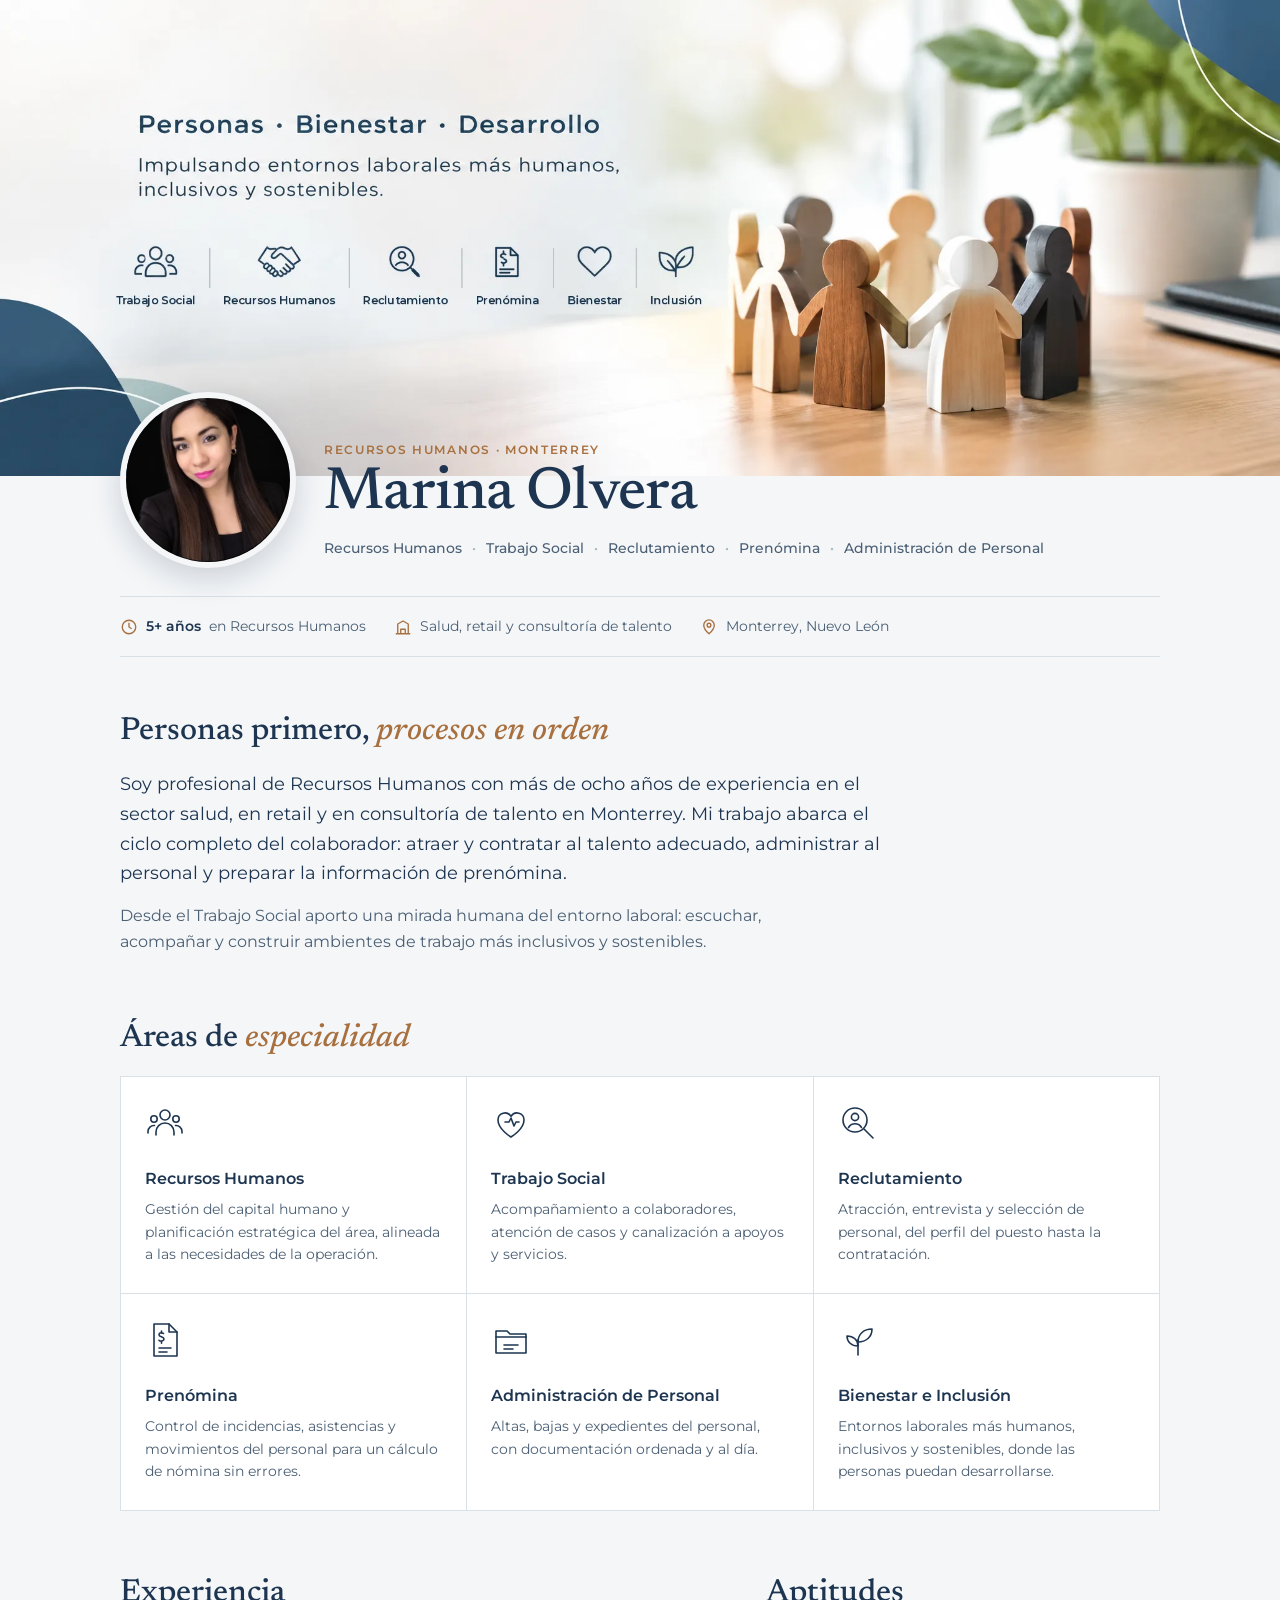
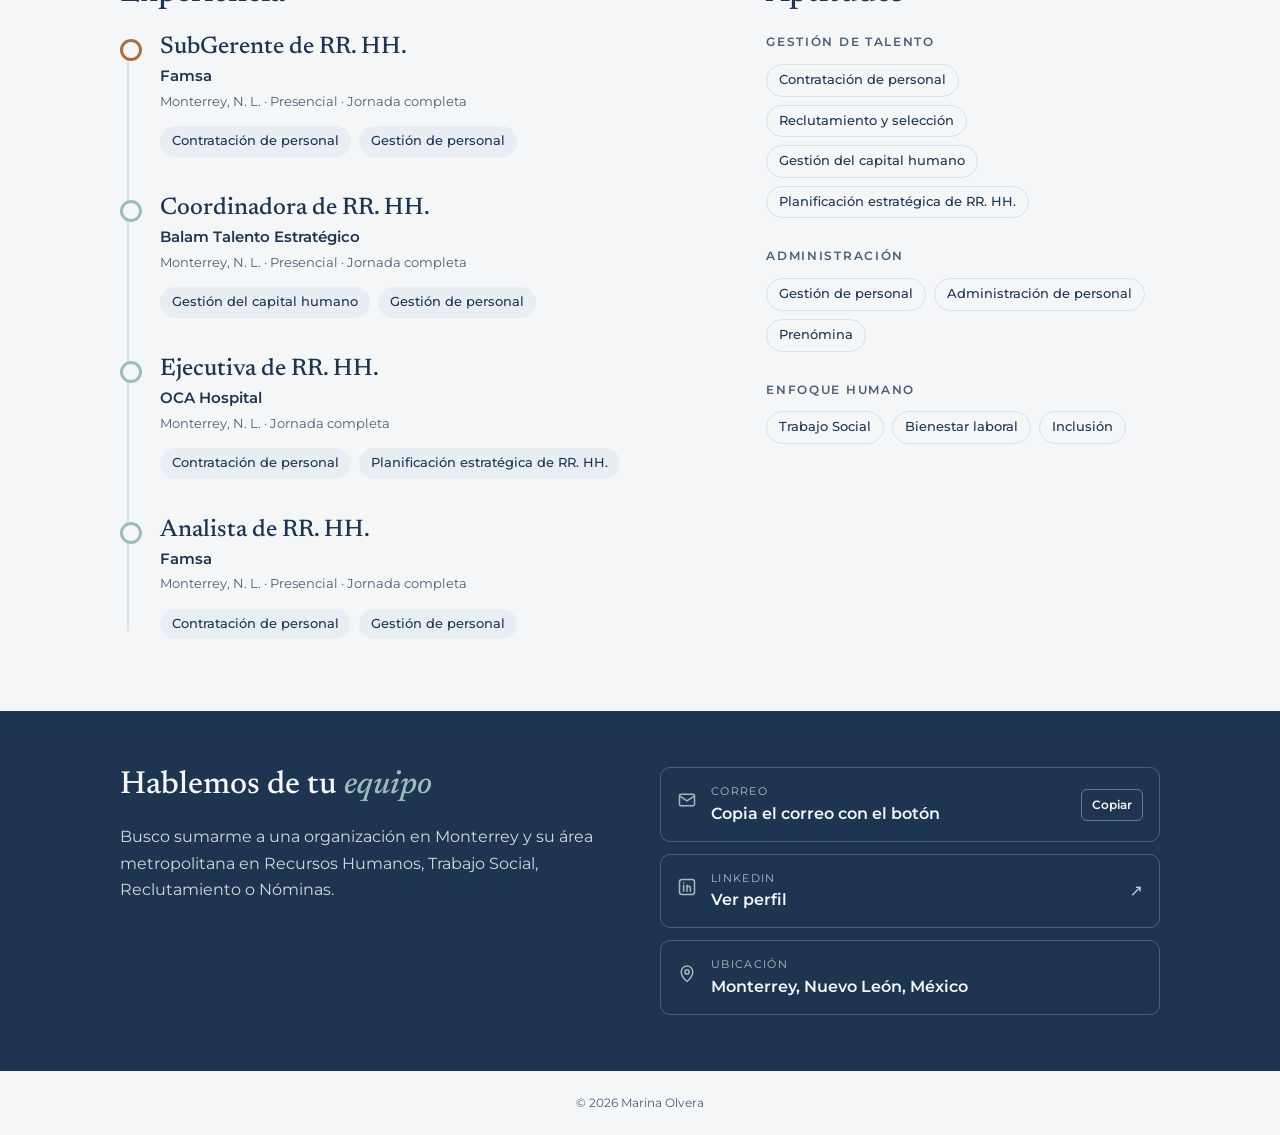
==== index.html @ 1790a76e "feat: add initial website structure for Marina Olvera's HR portfolio - Created index.html with struc" ====
<!doctype html>
<html lang="es-MX">
<head>
  <meta charset="utf-8">
  <meta name="viewport" content="width=device-width, initial-scale=1, viewport-fit=cover">
  <title>Marina Olvera · Recursos Humanos en Monterrey</title>
  <meta name="description" content="Marina Olvera, profesional de Recursos Humanos en Monterrey con más de 8 años de experiencia en reclutamiento y selección, prenómina, administración de personal y Trabajo Social.">
  <meta name="author" content="Marina Olvera">
  <meta name="theme-color" content="#1d3550">
  <!-- SITE_URL: si la dirección del sitio no es https://marinaolvera.github.io/ cámbiala aquí, en sitemap.xml y en robots.txt -->
  <link rel="canonical" href="https://marinaolvera.github.io/">

  <!-- Vista previa al compartir el enlace (WhatsApp, LinkedIn, Facebook, X) -->
  <meta property="og:type" content="profile">
  <meta property="og:locale" content="es_MX">
  <meta property="og:site_name" content="Marina Olvera">
  <meta property="og:title" content="Marina Olvera · Recursos Humanos">
  <meta property="og:description" content="Reclutamiento y Selección · Prenómina · Administración de Personal · Trabajo Social. Monterrey, N. L.">
  <meta property="og:url" content="https://marinaolvera.github.io/">
  <meta property="og:image" content="https://marinaolvera.github.io/img/og-image.jpg">
  <meta property="og:image:width" content="1200">
  <meta property="og:image:height" content="630">
  <meta property="og:image:alt" content="Marina Olvera, Recursos Humanos en Monterrey">
  <meta property="profile:first_name" content="Marina">
  <meta property="profile:last_name" content="Olvera">
  <meta name="twitter:card" content="summary_large_image">

  <link rel="icon" type="image/png" sizes="32x32" href="img/favicon-32.png">
  <link rel="apple-touch-icon" href="img/apple-touch-icon.png">
  <link rel="preload" href="fonts/montserrat-latin-500-normal.woff2" as="font" type="font/woff2" crossorigin>
  <link rel="preload" href="fonts/newsreader-latin-500-normal.woff2" as="font" type="font/woff2" crossorigin>
  <link rel="stylesheet" href="css/styles.css">

  <!-- Datos estructurados para Google -->
  <script type="application/ld+json">
  {
    "@context": "https://schema.org",
    "@type": "Person",
    "name": "Marina Olvera",
    "jobTitle": "Especialista en Recursos Humanos",
    "url": "https://marinaolvera.github.io/",
    "image": "https://marinaolvera.github.io/img/foto.jpg",
    "sameAs": ["https://www.linkedin.com/in/marinaolvera/"],
    "address": { "@type": "PostalAddress", "addressLocality": "Monterrey", "addressRegion": "Nuevo León", "addressCountry": "MX" },
    "knowsAbout": ["Recursos Humanos", "Reclutamiento y selección", "Prenómina", "Administración de personal", "Trabajo Social", "Gestión del capital humano"]
  }
  </script>
</head>
<body>
<header>
  <div class="cover">
    <picture>
      <source type="image/webp" srcset="img/banner-720.webp 720w, img/banner-1200.webp 1200w, img/banner-2056.webp 2056w" sizes="(min-width: 1280px) 1280px, 100vw">
      <img src="img/banner-1200.jpg" srcset="img/banner-720.jpg 720w, img/banner-1200.jpg 1200w, img/banner-2056.jpg 2056w" sizes="(min-width: 1280px) 1280px, 100vw" width="2056" height="765" fetchpriority="high" alt="Personas, Bienestar y Desarrollo: Trabajo Social, Recursos Humanos, Reclutamiento, Prenómina, Bienestar e Inclusión">
    </picture>
  </div>
  <div class="wrap">
    <div class="hero">
      <picture>
        <source type="image/webp" srcset="img/foto.webp">
        <img class="portrait" src="img/foto.jpg" width="360" height="360" alt="Retrato de Marina Olvera">
      </picture>
      <div class="hero-text">
        <p class="eyebrow">Recursos Humanos · Monterrey</p>
        <h1>Marina Olvera</h1>
        <ul class="headline">
          <li>Recursos Humanos</li><li>Trabajo Social</li><li>Reclutamiento</li><li>Prenómina</li><li>Administración de Personal</li>
        </ul>
      </div>
    </div>
    <div class="facts">
      <span><svg viewBox="0 0 24 24" fill="none" stroke-width="1.8" stroke-linecap="round"><circle cx="12" cy="12" r="9"/><path d="M12 7v5l3 2"/></svg><strong>5+ años</strong> en Recursos Humanos</span>
      <span><svg viewBox="0 0 24 24" fill="none" stroke-width="1.8" stroke-linecap="round" stroke-linejoin="round"><path d="M3 21h18M5 21V8l7-4 7 4v13M9 21v-6h6v6"/></svg>Salud, retail y consultoría de talento</span>
      <span><svg viewBox="0 0 24 24" fill="none" stroke-width="1.8" stroke-linecap="round" stroke-linejoin="round"><path d="M12 21s-7-6.2-7-11.5A7 7 0 0 1 19 9.5C19 14.8 12 21 12 21z"/><circle cx="12" cy="9.5" r="2.5"/></svg>Monterrey, Nuevo León</span>
    </div>
  </div>
</header>

<main class="wrap">
  <section id="perfil">
    <h2>Personas primero, <em>procesos en orden</em></h2>
    <p class="lede">Soy profesional de Recursos Humanos con más de ocho años de experiencia en el sector salud, en retail y en consultoría de talento en Monterrey. Mi trabajo abarca el ciclo completo del colaborador: atraer y contratar al talento adecuado, administrar al personal y preparar la información de prenómina.</p>
    <p class="lede">Desde el Trabajo Social aporto una mirada humana del entorno laboral: escuchar, acompañar y construir ambientes de trabajo más inclusivos y sostenibles.</p>
  </section>

  <section id="areas">
    <h2>Áreas de <em>especialidad</em></h2>
    <div class="areas">
      <article class="area">
        <svg viewBox="0 0 40 40"><circle cx="20" cy="12" r="5"/><path d="M11 32v-3a9 9 0 0 1 18 0v3"/><circle cx="9" cy="16" r="3.2"/><path d="M3 30v-1.5a6 6 0 0 1 6.5-6"/><circle cx="31" cy="16" r="3.2"/><path d="M37 30v-1.5a6 6 0 0 0-6.5-6"/></svg>
        <h3>Recursos Humanos</h3>
        <p>Gestión del capital humano y planificación estratégica del área, alineada a las necesidades de la operación.</p>
      </article>
      <article class="area">
        <svg viewBox="0 0 40 40"><path d="M20 34s-13-7.6-13-17a7 7 0 0 1 13-3.6A7 7 0 0 1 33 17c0 9.4-13 17-13 17z"/><path d="M14 19h4l2-4 3 8 2-4h3"/></svg>
        <h3>Trabajo Social</h3>
        <p>Acompañamiento a colaboradores, atención de casos y canalización a apoyos y servicios.</p>
      </article>
      <article class="area">
        <svg viewBox="0 0 40 40"><circle cx="17" cy="17" r="12"/><circle cx="17" cy="14" r="3.6"/><path d="M10.5 24.5a7.5 7.5 0 0 1 13 0"/><path d="M26 26l9 9"/></svg>
        <h3>Reclutamiento</h3>
        <p>Atracción, entrevista y selección de personal, del perfil del puesto hasta la contratación.</p>
      </article>
      <article class="area">
        <svg viewBox="0 0 40 40"><path d="M9 4h15l8 8v24H9z"/><path d="M24 4v8h8"/><path d="M18.5 13.5c-1-1-4.5-1.2-4.5 1.2 0 2.6 5 1.6 5 4.4 0 2.4-3.6 2.3-5 1.2M16.5 11v2.2M16.5 21v2.3"/><path d="M14 28h12M14 32h8"/></svg>
        <h3>Prenómina</h3>
        <p>Control de incidencias, asistencias y movimientos del personal para un cálculo de nómina sin errores.</p>
      </article>
      <article class="area">
        <svg viewBox="0 0 40 40"><path d="M5 11h11l3 3h16v19H5z"/><path d="M5 17h30"/><path d="M13 25h14M13 29h9"/></svg>
        <h3>Administración de Personal</h3>
        <p>Altas, bajas y expedientes del personal, con documentación ordenada y al día.</p>
      </article>
      <article class="area">
        <svg viewBox="0 0 40 40"><path d="M20 35V20"/><path d="M20 22c0-8 6-13 14-13 0 8-6 13-14 13z"/><path d="M20 26c0-6-4.5-10-11-10 0 6 4.5 10 11 10z"/></svg>
        <h3>Bienestar e Inclusión</h3>
        <p>Entornos laborales más humanos, inclusivos y sostenibles, donde las personas puedan desarrollarse.</p>
      </article>
    </div>
  </section>

  <section id="experiencia">
    <div class="two-col">
      <div>
        <h2>Experiencia</h2>
        <ol class="timeline">
          <li class="job">
            <div class="job-head"><h3>SubGerente de RR. HH.</h3><span class="when">oct 2016 – sep 2019</span></div>
            <p class="org">Famsa</p>
            <p class="meta">Monterrey, N. L. · Presencial · Jornada completa </p>
            <!-- DESCRIPCIÓN DEL PUESTO
                 1) Escribe un resumen de 1 o 2 líneas dentro de <p class="job-desc"></p>.
                 2) Agrega responsabilidades o logros como <li>…</li> dentro de <ul class="job-tasks"></ul>.
                 Ejemplo:
                 <p class="job-desc">Responsable del reclutamiento y la administración del personal de la clínica.</p>
                 <ul class="job-tasks">
                   <li>Cubrí en promedio 15 vacantes al mes en áreas médicas y administrativas.</li>
                   <li>Control de incidencias y prenómina quincenal para 250 colaboradores.</li>
                 </ul>
                 Mientras estén vacíos no se muestran en la página. -->
            <p class="job-desc"></p>
            <ul class="job-tasks"></ul>
            <ul class="chips"><li>Contratación de personal</li><li>Gestión de personal</li></ul>
          </li>
          <li class="job">
            <div class="job-head"><h3>Coordinadora de RR. HH.</h3><span class="when">mar 2021 – dic 2021</span></div>
            <p class="org">Balam Talento Estratégico</p>
            <p class="meta">Monterrey, N. L. · Presencial · Jornada completa </p>
            <!-- DESCRIPCIÓN DEL PUESTO
                 1) Escribe un resumen de 1 o 2 líneas dentro de <p class="job-desc"></p>.
                 2) Agrega responsabilidades o logros como <li>…</li> dentro de <ul class="job-tasks"></ul>.
                 Ejemplo:
                 <p class="job-desc">Responsable del reclutamiento y la administración del personal de la clínica.</p>
                 <ul class="job-tasks">
                   <li>Cubrí en promedio 15 vacantes al mes en áreas médicas y administrativas.</li>
                   <li>Control de incidencias y prenómina quincenal para 250 colaboradores.</li>
                 </ul>
                 Mientras estén vacíos no se muestran en la página. -->
            <p class="job-desc"></p>
            <ul class="job-tasks"></ul>
            <ul class="chips"><li>Gestión del capital humano</li><li>Gestión de personal</li></ul>
          </li>
          <li class="job">
            <div class="job-head"><h3>Ejecutiva de RR. HH.</h3><span class="when">ene 2021 – oct 2026</span></div>
            <p class="org">OCA Hospital</p>
            <p class="meta">Monterrey, N. L. · Jornada completa </p>
            <!-- DESCRIPCIÓN DEL PUESTO
                 1) Escribe un resumen de 1 o 2 líneas dentro de <p class="job-desc"></p>.
                 2) Agrega responsabilidades o logros como <li>…</li> dentro de <ul class="job-tasks"></ul>.
                 Ejemplo:
                 <p class="job-desc">Responsable del reclutamiento y la administración del personal de la clínica.</p>
                 <ul class="job-tasks">
                   <li>Cubrí en promedio 15 vacantes al mes en áreas médicas y administrativas.</li>
                   <li>Control de incidencias y prenómina quincenal para 250 colaboradores.</li>
                 </ul>
                 Mientras estén vacíos no se muestran en la página. -->
            <p class="job-desc"></p>
            <ul class="job-tasks"></ul>
            <ul class="chips"><li>Contratación de personal</li><li>Planificación estratégica de RR. HH.</li></ul>
          </li>
          <li class="job">
            <div class="job-head"><h3>Analista de RR. HH.</h3><span class="when">oct 2016 – sep 2019</span></div>
            <p class="org">Famsa</p>
            <p class="meta">Monterrey, N. L. · Presencial · Jornada completa </p>
            <!-- DESCRIPCIÓN DEL PUESTO
                 1) Escribe un resumen de 1 o 2 líneas dentro de <p class="job-desc"></p>.
                 2) Agrega responsabilidades o logros como <li>…</li> dentro de <ul class="job-tasks"></ul>.
                 Ejemplo:
                 <p class="job-desc">Responsable del reclutamiento y la administración del personal de la clínica.</p>
                 <ul class="job-tasks">
                   <li>Cubrí en promedio 15 vacantes al mes en áreas médicas y administrativas.</li>
                   <li>Control de incidencias y prenómina quincenal para 250 colaboradores.</li>
                 </ul>
                 Mientras estén vacíos no se muestran en la página. -->
            <p class="job-desc"></p>
            <ul class="job-tasks"></ul>
            <ul class="chips"><li>Contratación de personal</li><li>Gestión de personal</li></ul>
          </li>
        </ol>
      </div>
      <aside class="skills" aria-label="Aptitudes">
        <h2>Aptitudes</h2>
        <h3>Gestión de talento</h3>
        <ul class="chips"><li>Contratación de personal</li><li>Reclutamiento y selección</li><li>Gestión del capital humano</li><li>Planificación estratégica de RR. HH.</li></ul>
        <h3>Administración</h3>
        <ul class="chips"><li>Gestión de personal</li><li>Administración de personal</li><li>Prenómina</li></ul>
        <h3>Enfoque humano</h3>
        <ul class="chips"><li>Trabajo Social</li><li>Bienestar laboral</li><li>Inclusión</li></ul>
      </aside>
    </div>
  </section>
</main>

<section class="contact" id="contacto">
  <div class="wrap contact-grid">
    <div>
      <h2>Hablemos de tu <em>equipo</em></h2>
      <p>Busco sumarme a una organización en Monterrey y su área metropolitana en Recursos Humanos, Trabajo Social, Reclutamiento o Nóminas.</p>
    </div>
    <ul class="contact-list" id="contact-list"></ul>
  </div>
</section>

<footer>© <span id="year">2026</span> Marina Olvera</footer>

<script src="js/main.js" defer></script>
</body>
</html>
---- css/styles.css ----
/* Self-hosted fonts (no requests to third parties) */
@font-face { font-family: "Montserrat"; font-style: normal; font-weight: 400; font-display: swap; src: url("../fonts/montserrat-latin-400-normal.woff2") format("woff2"); }
@font-face { font-family: "Montserrat"; font-style: normal; font-weight: 500; font-display: swap; src: url("../fonts/montserrat-latin-500-normal.woff2") format("woff2"); }
@font-face { font-family: "Montserrat"; font-style: normal; font-weight: 600; font-display: swap; src: url("../fonts/montserrat-latin-600-normal.woff2") format("woff2"); }
@font-face { font-family: "Newsreader"; font-style: normal; font-weight: 500; font-display: swap; src: url("../fonts/newsreader-latin-500-normal.woff2") format("woff2"); }
@font-face { font-family: "Newsreader"; font-style: italic; font-weight: 500; font-display: swap; src: url("../fonts/newsreader-latin-500-italic.woff2") format("woff2"); }

/* Layout: cover banner like a profile header, portrait overlapping it, then a single reading column with a two-column body on wide screens. */
:root {
  --bg: #f4f6f8;
  --surface: #ffffff;
  --ink: #1d3550;
  --ink-soft: #4b5f74;
  --line: #d9e1e8;
  --sage: #9dbcbe;
  --wood: #a8703f;
  --chip: #e8eef3;
  --font-display: "Newsreader", "Iowan Old Style", Georgia, serif;
  --font-body: "Montserrat", "Segoe UI", system-ui, sans-serif;
}
@media (prefers-color-scheme: dark) {
  :root:not([data-theme="light"]) {
    --bg: #101a24; --surface: #172431; --ink: #e6edf3; --ink-soft: #a7b6c4;
    --line: #2a3a4a; --sage: #7fa4a7; --wood: #d39a64; --chip: #1f3042; color-scheme: dark;
  }
}
:root[data-theme="dark"] {
  --bg: #101a24; --surface: #172431; --ink: #e6edf3; --ink-soft: #a7b6c4;
  --line: #2a3a4a; --sage: #7fa4a7; --wood: #d39a64; --chip: #1f3042; color-scheme: dark;
}

* { box-sizing: border-box; }
/* Base reset */
html { -webkit-text-size-adjust: 100%; scroll-behavior: smooth; }
body { margin: 0; }
img { max-width: 100%; height: auto; }
@media (prefers-reduced-motion: reduce) { html { scroll-behavior: auto; } }

body {
  background: var(--bg); color: var(--ink);
  font-family: var(--font-body); font-size: 16px; line-height: 1.65;
  -webkit-font-smoothing: antialiased;
}
a { color: inherit; }
:focus-visible { outline: 2px solid var(--wood); outline-offset: 3px; border-radius: 4px; }

.wrap { max-width: 1080px; margin: 0 auto; padding-inline: 20px; }

/* ---------- cover ---------- */
.cover {
  max-width: 1280px; margin: 0 auto; padding-inline: 0;
}
.cover img {
  display: block; width: 100%; aspect-ratio: 2056 / 765; object-fit: cover;
  max-width: 100%;
}
.hero {
  display: grid; grid-template-columns: auto 1fr; gap: 28px; align-items: end;
  margin-top: -84px; position: relative;
}
.portrait {
  width: 176px; height: 176px; border-radius: 50%;
  border: 6px solid var(--bg); background: #000;
  object-fit: cover; box-shadow: 0 10px 30px rgba(20, 40, 60, .18);
}
.hero-text { padding-bottom: 8px; min-width: 0; }
.eyebrow {
  font-size: 12px; font-weight: 600; letter-spacing: .14em; text-transform: uppercase;
  color: var(--wood); margin: 0 0 4px;
}
h1 {
  font-family: var(--font-display); font-weight: 500; font-size: clamp(40px, 6vw, 60px);
  line-height: 1.02; margin: 0; letter-spacing: -.01em; text-wrap: balance;
}
.headline {
  display: flex; flex-wrap: wrap; gap: 6px 0; margin: 12px 0 0; padding: 0; list-style: none;
  font-size: 14px; font-weight: 500; color: var(--ink-soft);
}
.headline li + li::before { content: "·"; margin: 0 10px; color: var(--sage); font-weight: 600; }

.facts {
  display: flex; flex-wrap: wrap; gap: 10px 28px; margin-top: 28px; padding-block: 18px;
  border-top: 1px solid var(--line); border-bottom: 1px solid var(--line);
  font-size: 14px; color: var(--ink-soft);
}
.facts strong { color: var(--ink); font-weight: 600; }
.facts span { display: inline-flex; align-items: center; gap: 8px; }
.facts svg { width: 18px; height: 18px; stroke: var(--wood); }

/* ---------- sections ---------- */
section { padding-block: 56px 8px; }
h2 {
  font-family: var(--font-display); font-weight: 500; font-size: 32px; line-height: 1.15;
  margin: 0 0 20px; text-wrap: balance;
}
h2 em { font-style: italic; color: var(--wood); }
.lede { font-size: 18px; max-width: 64ch; color: var(--ink); margin: 0; }
.lede + .lede { margin-top: 14px; color: var(--ink-soft); font-size: 16px; }

/* areas */
.areas {
  display: grid; grid-template-columns: repeat(3, minmax(0, 1fr));
  border-top: 1px solid var(--line); border-left: 1px solid var(--line);
}
.area {
  padding: 26px 24px 28px; border-right: 1px solid var(--line); border-bottom: 1px solid var(--line);
  background: var(--surface); min-width: 0;
}
.area svg { width: 40px; height: 40px; stroke: var(--ink); stroke-width: 1.6; fill: none; stroke-linecap: round; stroke-linejoin: round; }
.area h3 { font-size: 16px; font-weight: 600; margin: 14px 0 6px; }
.area p { margin: 0; font-size: 14px; color: var(--ink-soft); line-height: 1.6; }

/* experience timeline */
.timeline { list-style: none; margin: 0; padding: 0; position: relative; }
.timeline::before {
  content: ""; position: absolute; left: 7px; top: 8px; bottom: 8px; width: 2px; background: var(--line);
}
.job { position: relative; padding: 0 0 36px 40px; }
.job:last-child { padding-bottom: 0; }
.job::before {
  content: ""; position: absolute; left: 0; top: 7px; width: 16px; height: 16px; border-radius: 50%;
  background: var(--bg); border: 3px solid var(--sage);
}
.job:first-child::before { border-color: var(--wood); }
.job-head { display: flex; flex-wrap: wrap; justify-content: space-between; gap: 4px 20px; align-items: baseline; }
.job h3 { font-family: var(--font-display); font-weight: 500; font-size: 24px; margin: 0; line-height: 1.25; }
.when { font-size: 13px; font-weight: 600; color: var(--ink-soft); font-variant-numeric: tabular-nums; white-space: nowrap;display:none; }
.org { margin: 2px 0 0; font-size: 15px; font-weight: 600; }
.meta { margin: 2px 0 0; font-size: 13px; color: var(--ink-soft); }
.chips { display: flex; flex-wrap: wrap; gap: 8px; margin: 14px 0 0; padding: 0; list-style: none; }
.chips li {
  font-size: 12.5px; font-weight: 500; padding: 5px 12px; border-radius: 999px;
  background: var(--chip); color: var(--ink);
}

.two-col { display: grid; grid-template-columns: minmax(0, 1.5fr) minmax(0, 1fr); gap: 56px; }

/* skills column */
.skills h3 {
  font-size: 12px; font-weight: 600; letter-spacing: .14em; text-transform: uppercase;
  color: var(--ink-soft); margin: 0 0 12px;
}
.skills .chips { margin: 0 0 28px; }
.skills .chips li { background: transparent; border: 1px solid var(--line); }

/* contact */
.contact {
  margin-top: 64px; background: var(--ink); color: var(--bg);
  padding-block: 56px;
}
.contact h2 { color: var(--bg); }
.contact h2 em { color: var(--sage); }
.contact-grid { display: grid; grid-template-columns: minmax(0, 1fr) minmax(0, 1fr); gap: 40px; align-items: start; }
.contact p { margin: 0; max-width: 46ch; opacity: .85; }
.contact-list { list-style: none; margin: 0; padding: 0; display: grid; gap: 12px; }
.contact-list li {
  display: flex; align-items: center; gap: 14px; padding: 14px 16px; min-width: 0;
  border: 1px solid color-mix(in srgb, var(--bg) 22%, transparent); border-radius: 10px;
}
.contact-list svg { width: 20px; height: 20px; stroke: var(--sage); fill: none; stroke-width: 1.8; flex: none; }
.contact-list .label { font-size: 11px; letter-spacing: .12em; text-transform: uppercase; opacity: .7; display: block; }
.contact-list .value { font-weight: 600; overflow-wrap: anywhere; user-select: all; }
.contact-list a { text-decoration: none; }
.contact-list a:hover .value { text-decoration: underline; }
.copy {
  margin-left: auto; flex: none; font: inherit; font-size: 12px; font-weight: 600;
  background: transparent; color: inherit; border: 1px solid color-mix(in srgb, var(--bg) 35%, transparent);
  border-radius: 6px; padding: 5px 10px; cursor: pointer;
}
.copy:hover { background: color-mix(in srgb, var(--bg) 12%, transparent); }

footer { padding-block: 22px; font-size: 12px; color: var(--ink-soft); text-align: center; }

@media (max-width: 860px) {
  .areas { grid-template-columns: repeat(2, minmax(0, 1fr)); }
  .two-col, .contact-grid { grid-template-columns: minmax(0, 1fr); gap: 40px; }
}
@media (max-width: 600px) {
  .hero { grid-template-columns: minmax(0, 1fr); margin-top: -64px; gap: 14px; }
  .portrait { width: 128px; height: 128px; border-width: 5px; }
  .areas { grid-template-columns: minmax(0, 1fr); }
  h2 { font-size: 28px; }
  .lede { font-size: 17px; }
}
@media (prefers-reduced-motion: no-preference) {
  .portrait { transition: transform .4s ease; }
  .portrait:hover { transform: rotate(-2deg) scale(1.02); }
}

.hero picture, .cover picture { display: block; line-height: 0; }

/* On phones the headline wraps, so show each area as a chip instead of a dotted line */
@media (max-width: 600px) {
  .headline { gap: 8px; }
  .headline li { font-size: 12.5px; padding: 4px 11px; border-radius: 999px; background: var(--chip); color: var(--ink); }
  .headline li + li::before { content: none; }
}

/* Job description (hidden while empty) */
.job-desc { margin: 12px 0 0; max-width: 62ch; color: var(--ink); font-size: 15px; }
.job-tasks { margin: 10px 0 0; padding: 0; list-style: none; display: grid; gap: 6px; max-width: 62ch; }
.job-tasks li { position: relative; padding-left: 18px; font-size: 14.5px; color: var(--ink-soft); }
.job-tasks li::before {
  content: ""; position: absolute; left: 2px; top: .7em; width: 6px; height: 6px;
  border-radius: 50%; background: var(--sage);
}
.job-desc:empty, .job-tasks:empty { display: none; }
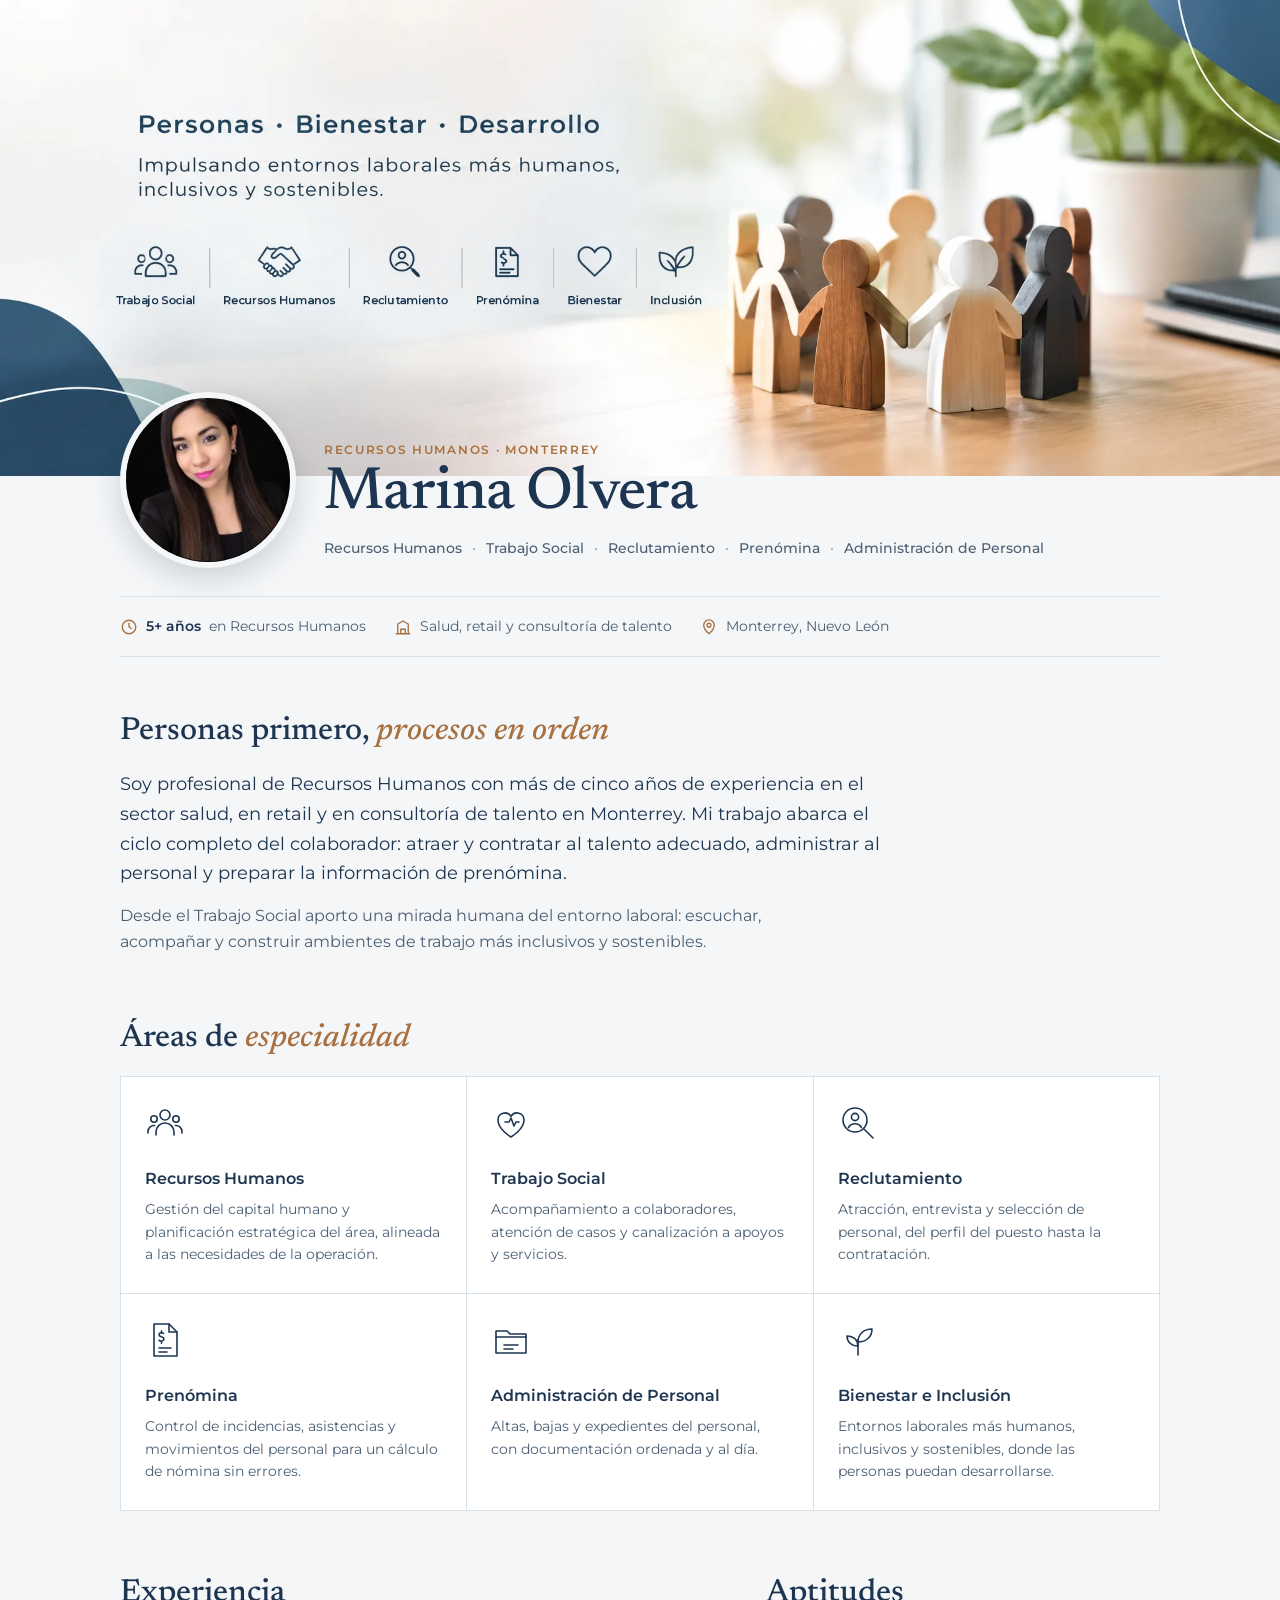
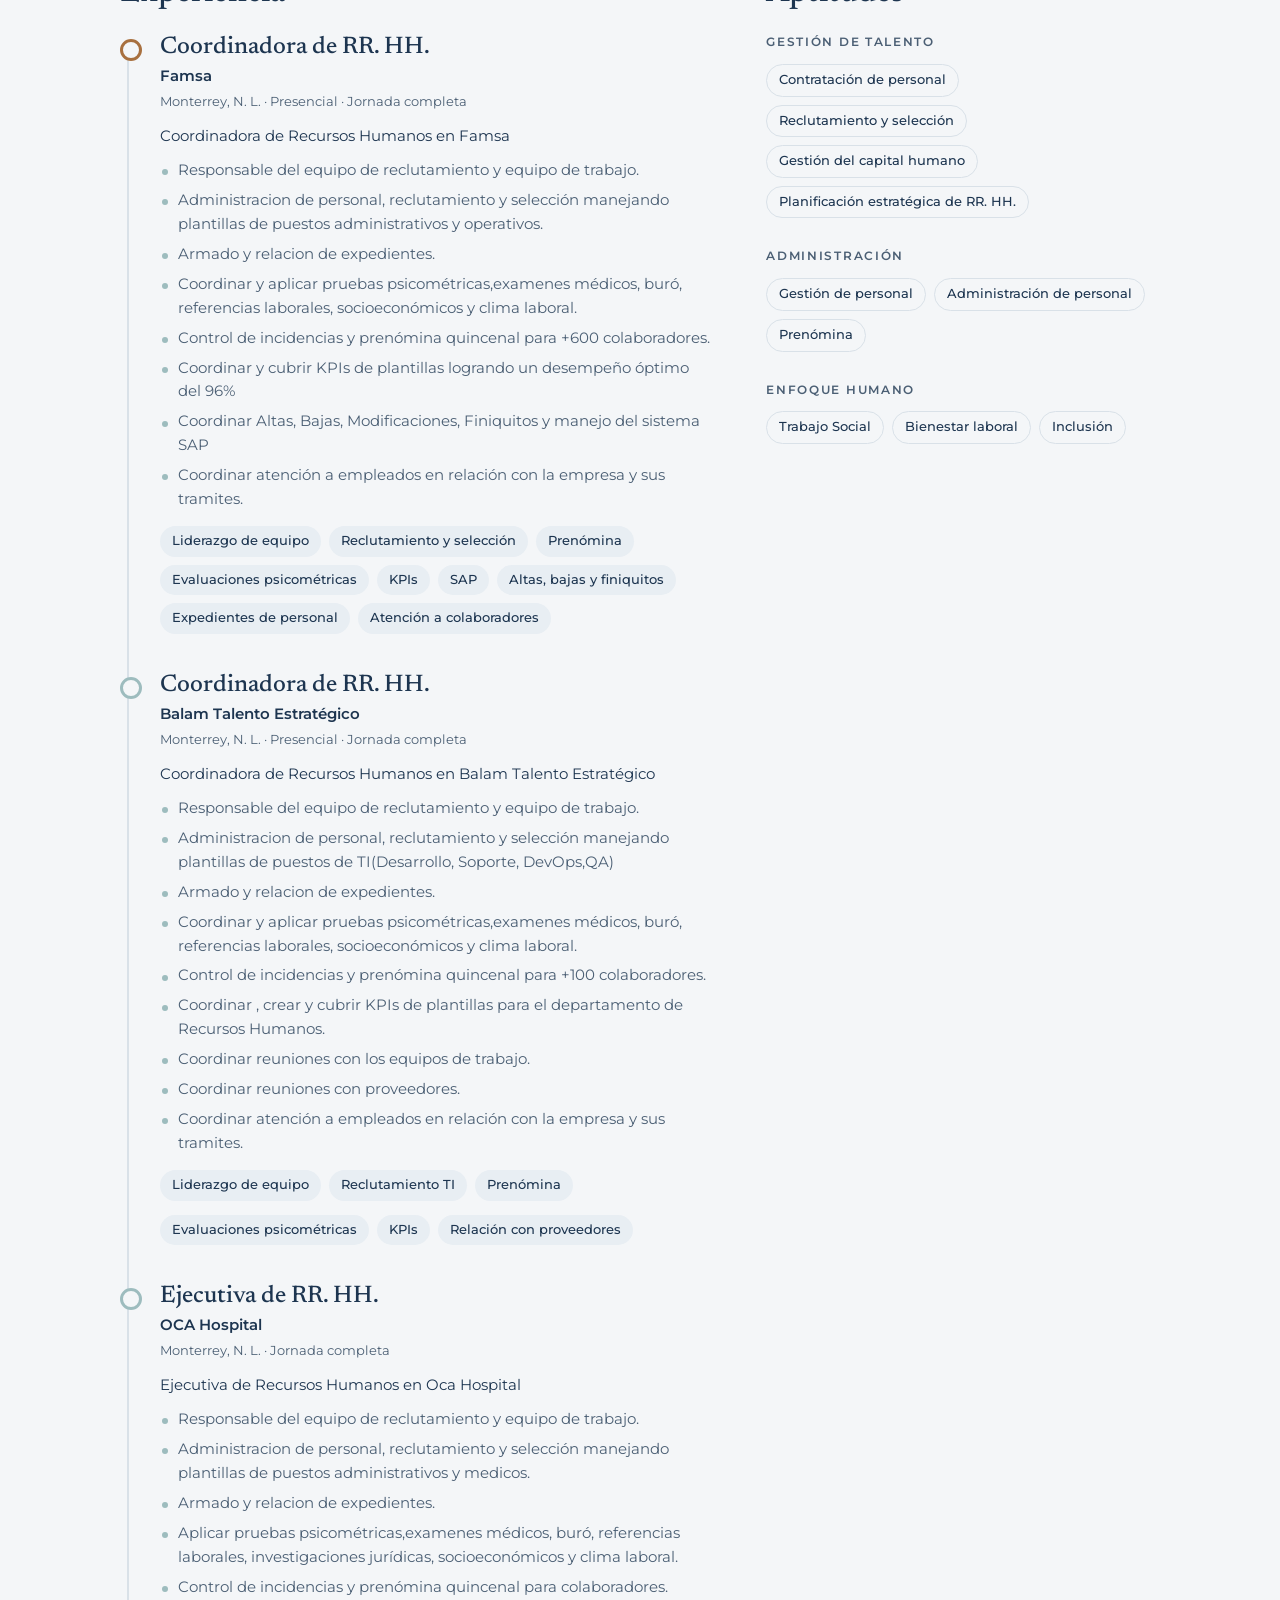
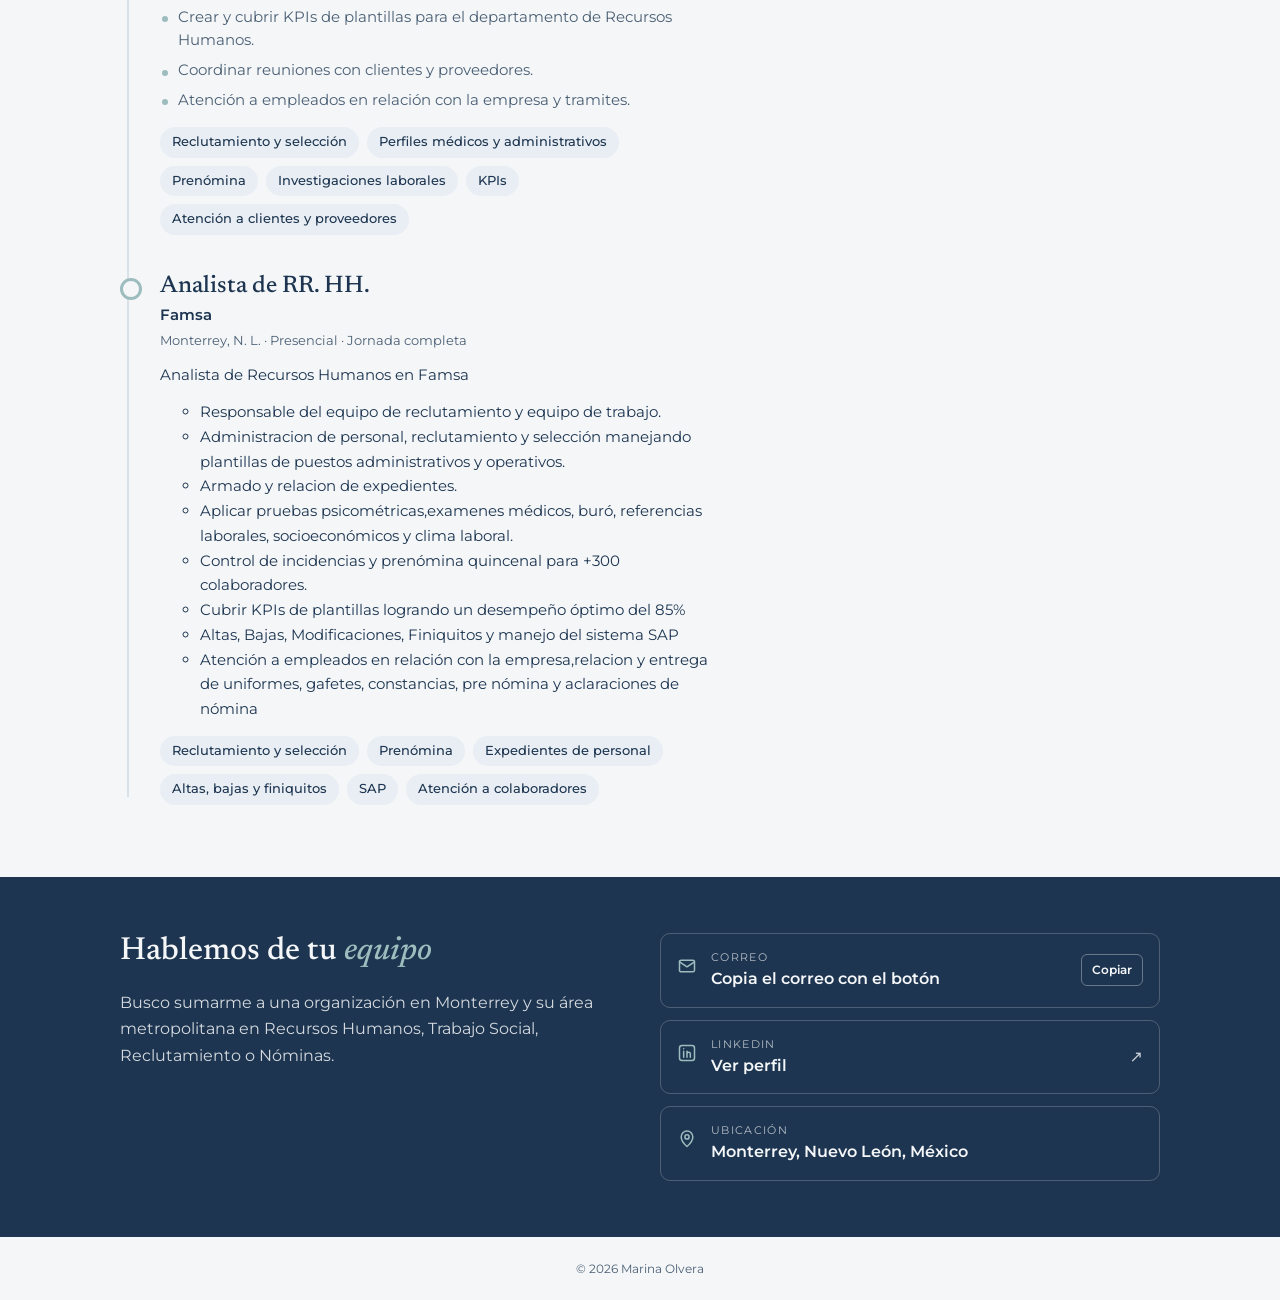
==== commit 8a58d190: "feat: update experience details and correct job titles in index.html" ====
--- a/index.html
+++ b/index.html
@@ -79,7 +79,7 @@
 <main class="wrap">
   <section id="perfil">
     <h2>Personas primero, <em>procesos en orden</em></h2>
-    <p class="lede">Soy profesional de Recursos Humanos con más de ocho años de experiencia en el sector salud, en retail y en consultoría de talento en Monterrey. Mi trabajo abarca el ciclo completo del colaborador: atraer y contratar al talento adecuado, administrar al personal y preparar la información de prenómina.</p>
+    <p class="lede">Soy profesional de Recursos Humanos con más de cinco años de experiencia en el sector salud, en retail y en consultoría de talento en Monterrey. Mi trabajo abarca el ciclo completo del colaborador: atraer y contratar al talento adecuado, administrar al personal y preparar la información de prenómina.</p>
     <p class="lede">Desde el Trabajo Social aporto una mirada humana del entorno laboral: escuchar, acompañar y construir ambientes de trabajo más inclusivos y sostenibles.</p>
   </section>
 
@@ -125,76 +125,77 @@
         <h2>Experiencia</h2>
         <ol class="timeline">
           <li class="job">
-            <div class="job-head"><h3>SubGerente de RR. HH.</h3><span class="when">oct 2016 – sep 2019</span></div>
+            <div class="job-head"><h3>Coordinadora de RR. HH.</h3><span class="when">oct 2016 – sep 2019</span></div>
             <p class="org">Famsa</p>
             <p class="meta">Monterrey, N. L. · Presencial · Jornada completa </p>
-            <!-- DESCRIPCIÓN DEL PUESTO
-                 1) Escribe un resumen de 1 o 2 líneas dentro de <p class="job-desc"></p>.
-                 2) Agrega responsabilidades o logros como <li>…</li> dentro de <ul class="job-tasks"></ul>.
-                 Ejemplo:
-                 <p class="job-desc">Responsable del reclutamiento y la administración del personal de la clínica.</p>
-                 <ul class="job-tasks">
-                   <li>Cubrí en promedio 15 vacantes al mes en áreas médicas y administrativas.</li>
-                   <li>Control de incidencias y prenómina quincenal para 250 colaboradores.</li>
-                 </ul>
-                 Mientras estén vacíos no se muestran en la página. -->
-            <p class="job-desc"></p>
-            <ul class="job-tasks"></ul>
-            <ul class="chips"><li>Contratación de personal</li><li>Gestión de personal</li></ul>
+            <p class="job-desc">Coordinadora de Recursos Humanos en Famsa</p>
+            <ul class="job-tasks">
+              <li>Responsable del equipo de reclutamiento y equipo de trabajo.</li>
+               <li>Administracion de personal, reclutamiento y selección manejando plantillas de puestos administrativos y operativos.</li>
+               <li>Armado y relacion de expedientes.</li>
+               <li>Coordinar y aplicar pruebas psicométricas,examenes médicos, buró, referencias laborales, socioeconómicos y clima laboral.</li>
+                <li>Control de incidencias y prenómina quincenal para +600 colaboradores.</li>
+                <li>Coordinar y cubrir KPIs de plantillas logrando un desempeño óptimo del 96%</li>
+                <li>Coordinar Altas, Bajas, Modificaciones, Finiquitos y manejo del sistema SAP</li>
+                <li>Coordinar atención a empleados en relación con la empresa y sus tramites.</li>
+            </ul>
+            <ul class="chips"><li>Liderazgo de equipo</li><li>Reclutamiento y selección</li><li>Prenómina</li><li>Evaluaciones psicométricas</li><li>KPIs</li><li>SAP</li><li>Altas, bajas y finiquitos</li><li>Expedientes de personal</li><li>Atención a colaboradores</li></ul>
           </li>
           <li class="job">
             <div class="job-head"><h3>Coordinadora de RR. HH.</h3><span class="when">mar 2021 – dic 2021</span></div>
             <p class="org">Balam Talento Estratégico</p>
             <p class="meta">Monterrey, N. L. · Presencial · Jornada completa </p>
-            <!-- DESCRIPCIÓN DEL PUESTO
-                 1) Escribe un resumen de 1 o 2 líneas dentro de <p class="job-desc"></p>.
-                 2) Agrega responsabilidades o logros como <li>…</li> dentro de <ul class="job-tasks"></ul>.
-                 Ejemplo:
-                 <p class="job-desc">Responsable del reclutamiento y la administración del personal de la clínica.</p>
-                 <ul class="job-tasks">
-                   <li>Cubrí en promedio 15 vacantes al mes en áreas médicas y administrativas.</li>
-                   <li>Control de incidencias y prenómina quincenal para 250 colaboradores.</li>
-                 </ul>
-                 Mientras estén vacíos no se muestran en la página. -->
-            <p class="job-desc"></p>
-            <ul class="job-tasks"></ul>
-            <ul class="chips"><li>Gestión del capital humano</li><li>Gestión de personal</li></ul>
+           
+            <p class="job-desc">Coordinadora de Recursos Humanos en Balam Talento Estratégico</p>
+            <ul class="job-tasks">
+              <li>Responsable del equipo de reclutamiento y equipo de trabajo.</li>
+               <li>Administracion de personal, reclutamiento y selección manejando plantillas de puestos de TI(Desarrollo, Soporte, DevOps,QA)</li>
+               <li>Armado y relacion de expedientes.</li>
+               <li>Coordinar y aplicar pruebas psicométricas,examenes médicos, buró, referencias laborales, socioeconómicos y clima laboral.</li>
+                <li>Control de incidencias y prenómina quincenal para +100 colaboradores.</li>
+                <li>Coordinar , crear y cubrir KPIs de plantillas para el departamento de Recursos Humanos.</li>
+                <li>Coordinar reuniones con los equipos de trabajo.</li>
+                <li>Coordinar reuniones con proveedores.</li>
+                <li>Coordinar atención a empleados en relación con la empresa y sus tramites.</li>
+            </ul>
+            <ul class="chips"><li>Liderazgo de equipo</li><li>Reclutamiento TI</li><li>Prenómina</li></ul>
+            <ul class="chips"><li>Evaluaciones psicométricas</li><li>KPIs</li><li>Relación con proveedores</li></ul>
           </li>
           <li class="job">
             <div class="job-head"><h3>Ejecutiva de RR. HH.</h3><span class="when">ene 2021 – oct 2026</span></div>
             <p class="org">OCA Hospital</p>
             <p class="meta">Monterrey, N. L. · Jornada completa </p>
-            <!-- DESCRIPCIÓN DEL PUESTO
-                 1) Escribe un resumen de 1 o 2 líneas dentro de <p class="job-desc"></p>.
-                 2) Agrega responsabilidades o logros como <li>…</li> dentro de <ul class="job-tasks"></ul>.
-                 Ejemplo:
-                 <p class="job-desc">Responsable del reclutamiento y la administración del personal de la clínica.</p>
-                 <ul class="job-tasks">
-                   <li>Cubrí en promedio 15 vacantes al mes en áreas médicas y administrativas.</li>
-                   <li>Control de incidencias y prenómina quincenal para 250 colaboradores.</li>
-                 </ul>
-                 Mientras estén vacíos no se muestran en la página. -->
-            <p class="job-desc"></p>
-            <ul class="job-tasks"></ul>
-            <ul class="chips"><li>Contratación de personal</li><li>Planificación estratégica de RR. HH.</li></ul>
+          
+             <p class="job-desc">Ejecutiva de Recursos Humanos en Oca Hospital</p>
+            <ul class="job-tasks">
+              <li>Responsable del equipo de reclutamiento y equipo de trabajo.</li>
+               <li>Administracion de personal, reclutamiento y selección manejando plantillas de puestos administrativos y medicos.</li>
+               <li>Armado y relacion de expedientes.</li>
+               <li>Aplicar pruebas psicométricas,examenes médicos, buró, referencias laborales, investigaciones jurídicas, socioeconómicos y clima laboral.</li>
+                <li>Control de incidencias y prenómina quincenal para colaboradores.</li>
+                <li>Crear y cubrir KPIs de plantillas para el departamento de Recursos Humanos.</li>
+                <li>Coordinar reuniones con clientes y proveedores.</li>
+                <li>Atención a empleados en relación con la empresa y tramites.</li>
+            </ul>
+            <ul class="chips"><li>Reclutamiento y selección</li><li>Perfiles médicos y administrativos</li><li>Prenómina</li><li>Investigaciones laborales</li><li>KPIs</li><li>Atención a clientes y proveedores</li></ul>
           </li>
           <li class="job">
             <div class="job-head"><h3>Analista de RR. HH.</h3><span class="when">oct 2016 – sep 2019</span></div>
             <p class="org">Famsa</p>
             <p class="meta">Monterrey, N. L. · Presencial · Jornada completa </p>
-            <!-- DESCRIPCIÓN DEL PUESTO
-                 1) Escribe un resumen de 1 o 2 líneas dentro de <p class="job-desc"></p>.
-                 2) Agrega responsabilidades o logros como <li>…</li> dentro de <ul class="job-tasks"></ul>.
-                 Ejemplo:
-                 <p class="job-desc">Responsable del reclutamiento y la administración del personal de la clínica.</p>
-                 <ul class="job-tasks">
-                   <li>Cubrí en promedio 15 vacantes al mes en áreas médicas y administrativas.</li>
-                   <li>Control de incidencias y prenómina quincenal para 250 colaboradores.</li>
-                 </ul>
-                 Mientras estén vacíos no se muestran en la página. -->
-            <p class="job-desc"></p>
-            <ul class="job-tasks"></ul>
-            <ul class="chips"><li>Contratación de personal</li><li>Gestión de personal</li></ul>
+           <p class="job-desc">Analista de Recursos Humanos en Famsa</p>
+            <ul class="job-desc">
+              <li>Responsable del equipo de reclutamiento y equipo de trabajo.</li>
+               <li>Administracion de personal, reclutamiento y selección manejando plantillas de puestos administrativos y operativos.</li>
+               <li>Armado y relacion de expedientes.</li>
+               <li>Aplicar pruebas psicométricas,examenes médicos, buró, referencias laborales, socioeconómicos y clima laboral.</li>
+                <li>Control de incidencias y prenómina quincenal para +300 colaboradores.</li>
+                <li>Cubrir KPIs de plantillas logrando un desempeño óptimo del 85%</li>
+                <li>Altas, Bajas, Modificaciones, Finiquitos y manejo del sistema SAP</li>
+                <li>Atención a empleados en relación con la empresa,relacion y entrega de uniformes, gafetes, constancias, pre nómina y aclaraciones de nómina</li>
+                
+            </ul>
+            <ul class="chips"><li>Reclutamiento y selección</li><li>Prenómina</li><li>Expedientes de personal</li><li>Altas, bajas y finiquitos</li><li>SAP</li><li>Atención a colaboradores</li></ul>
           </li>
         </ol>
       </div>
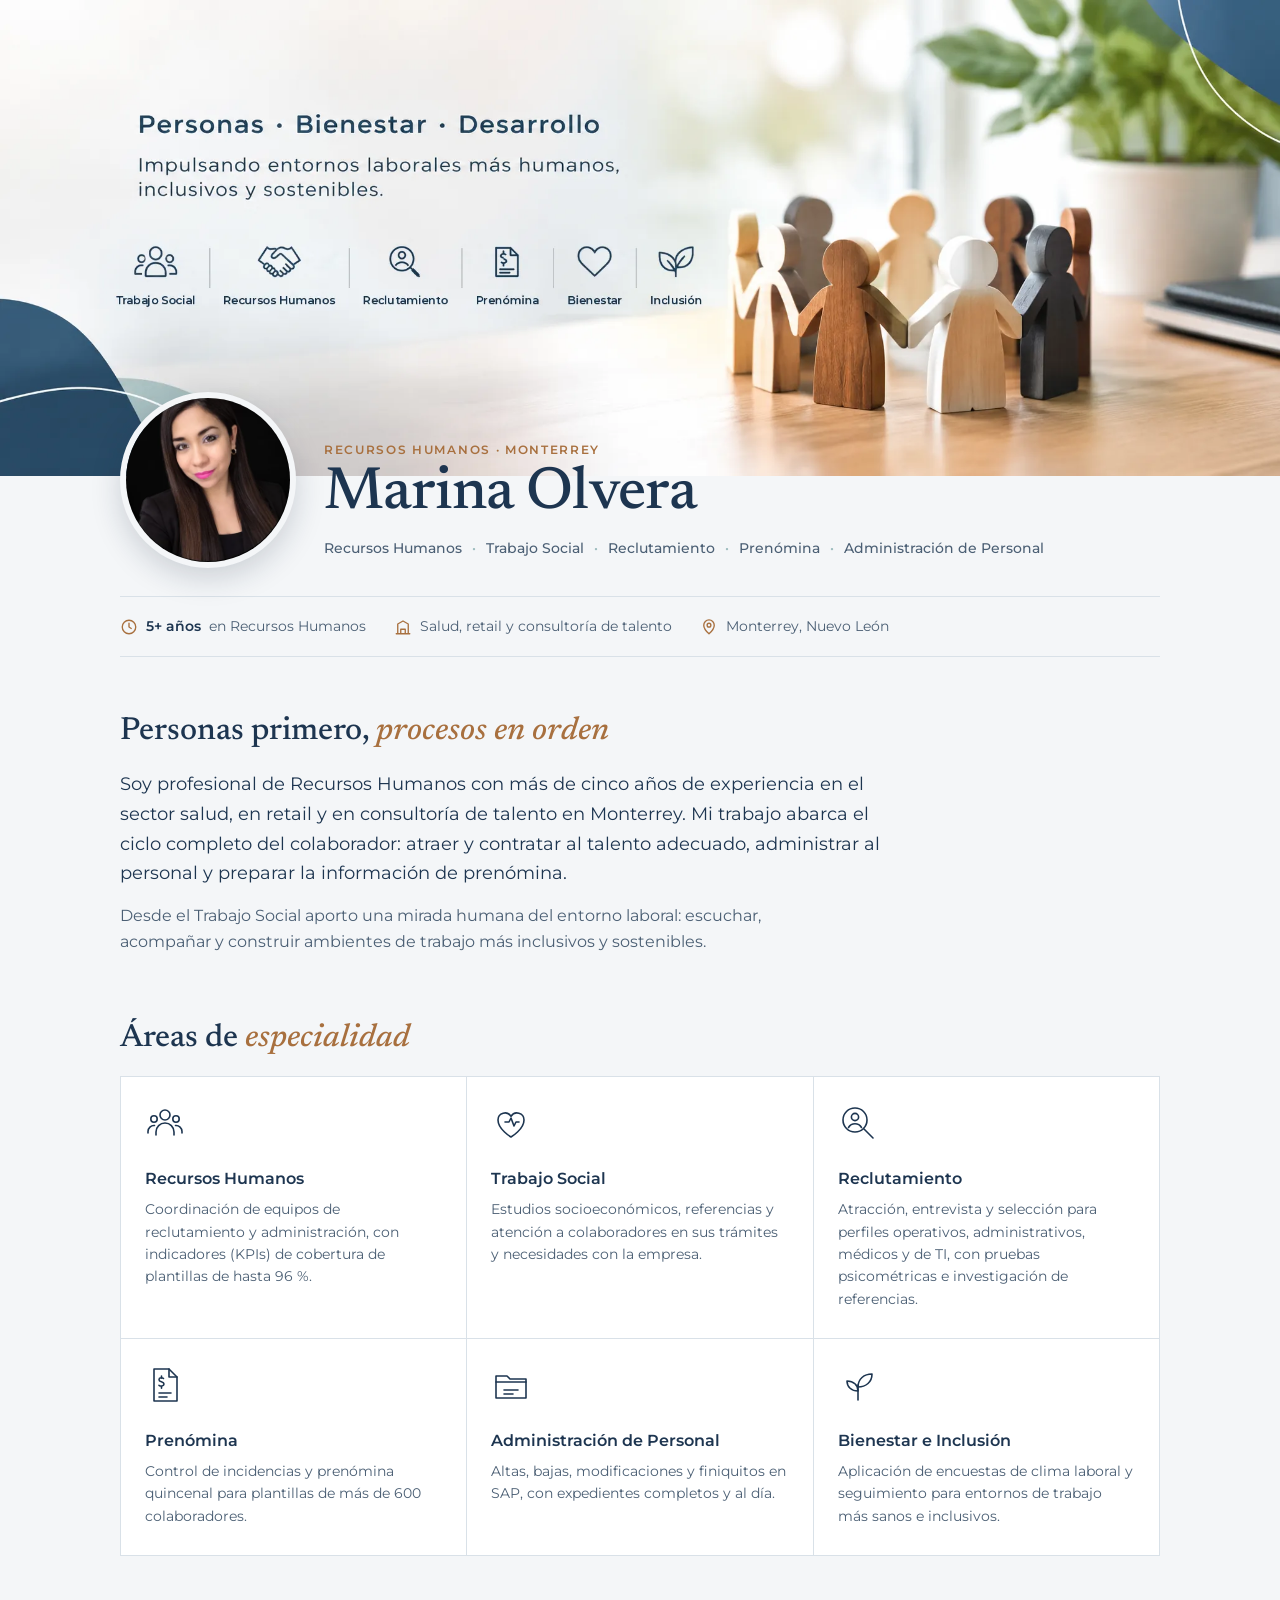
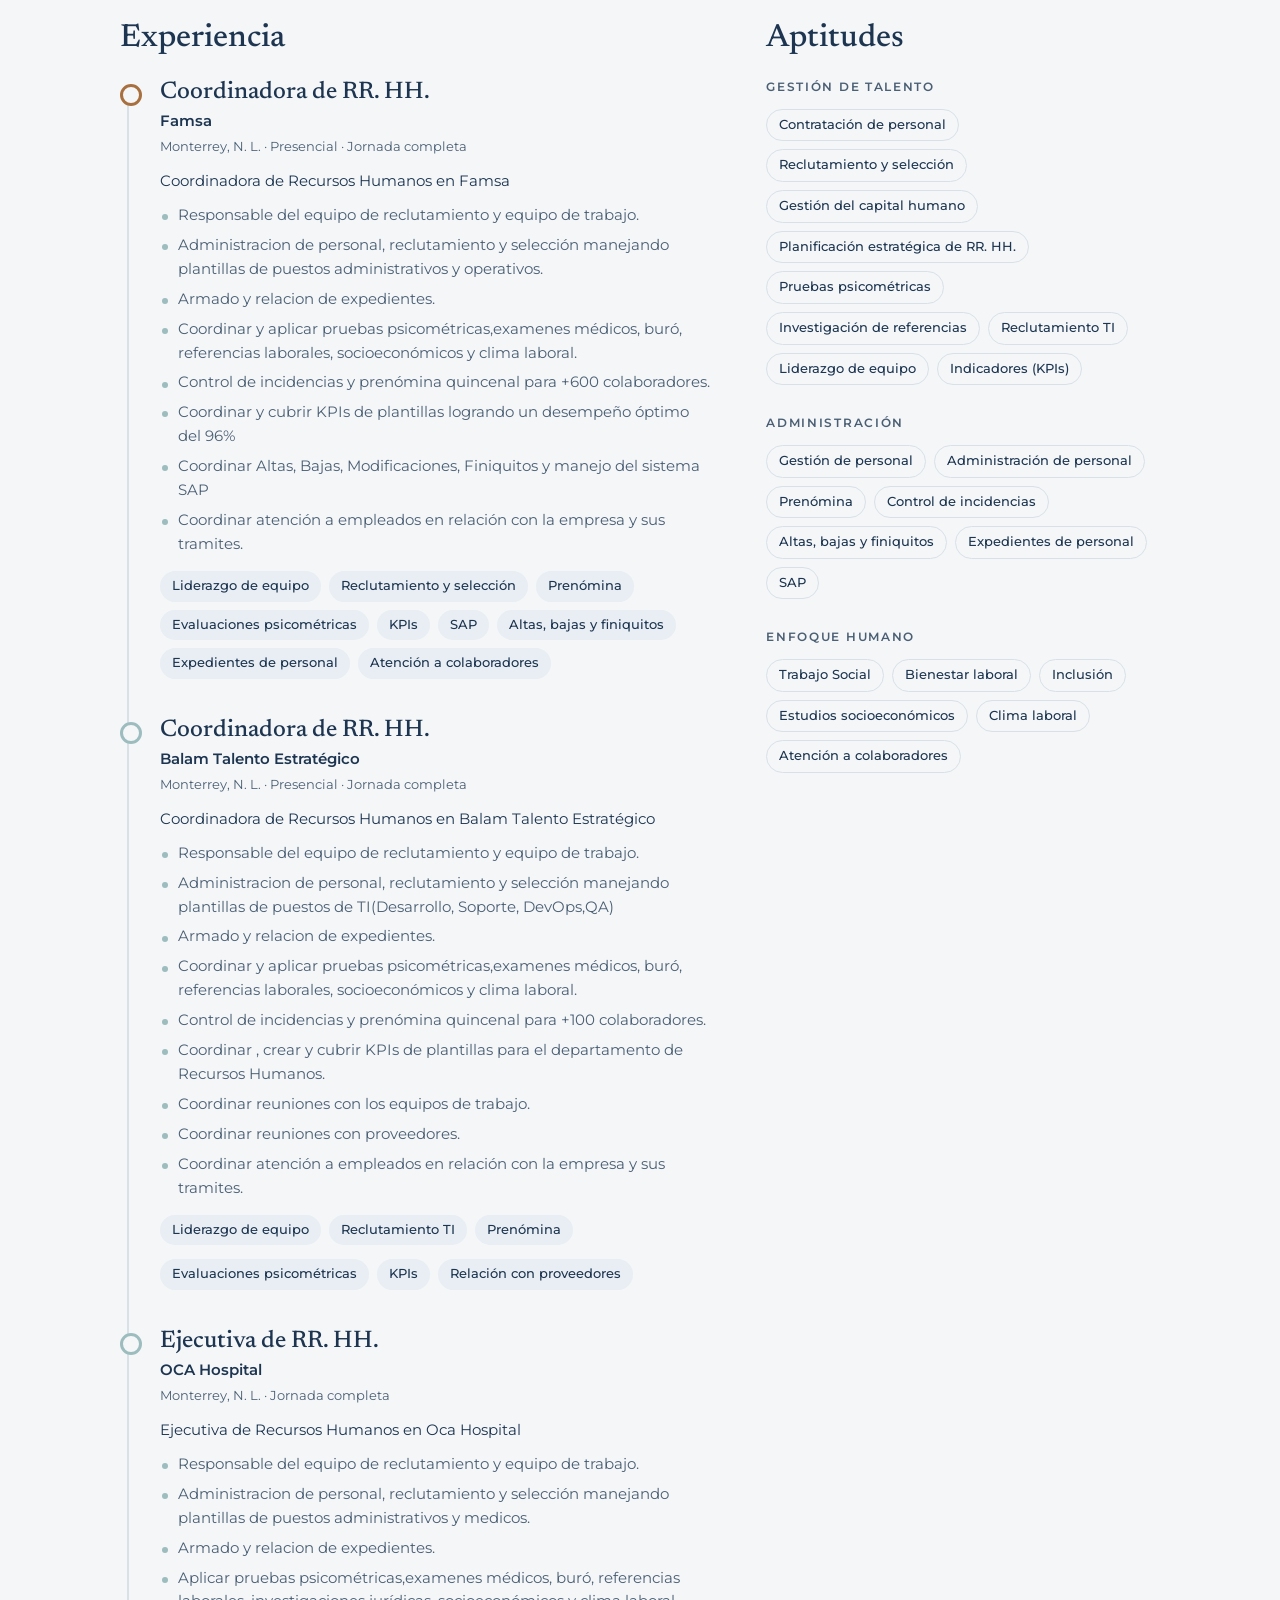
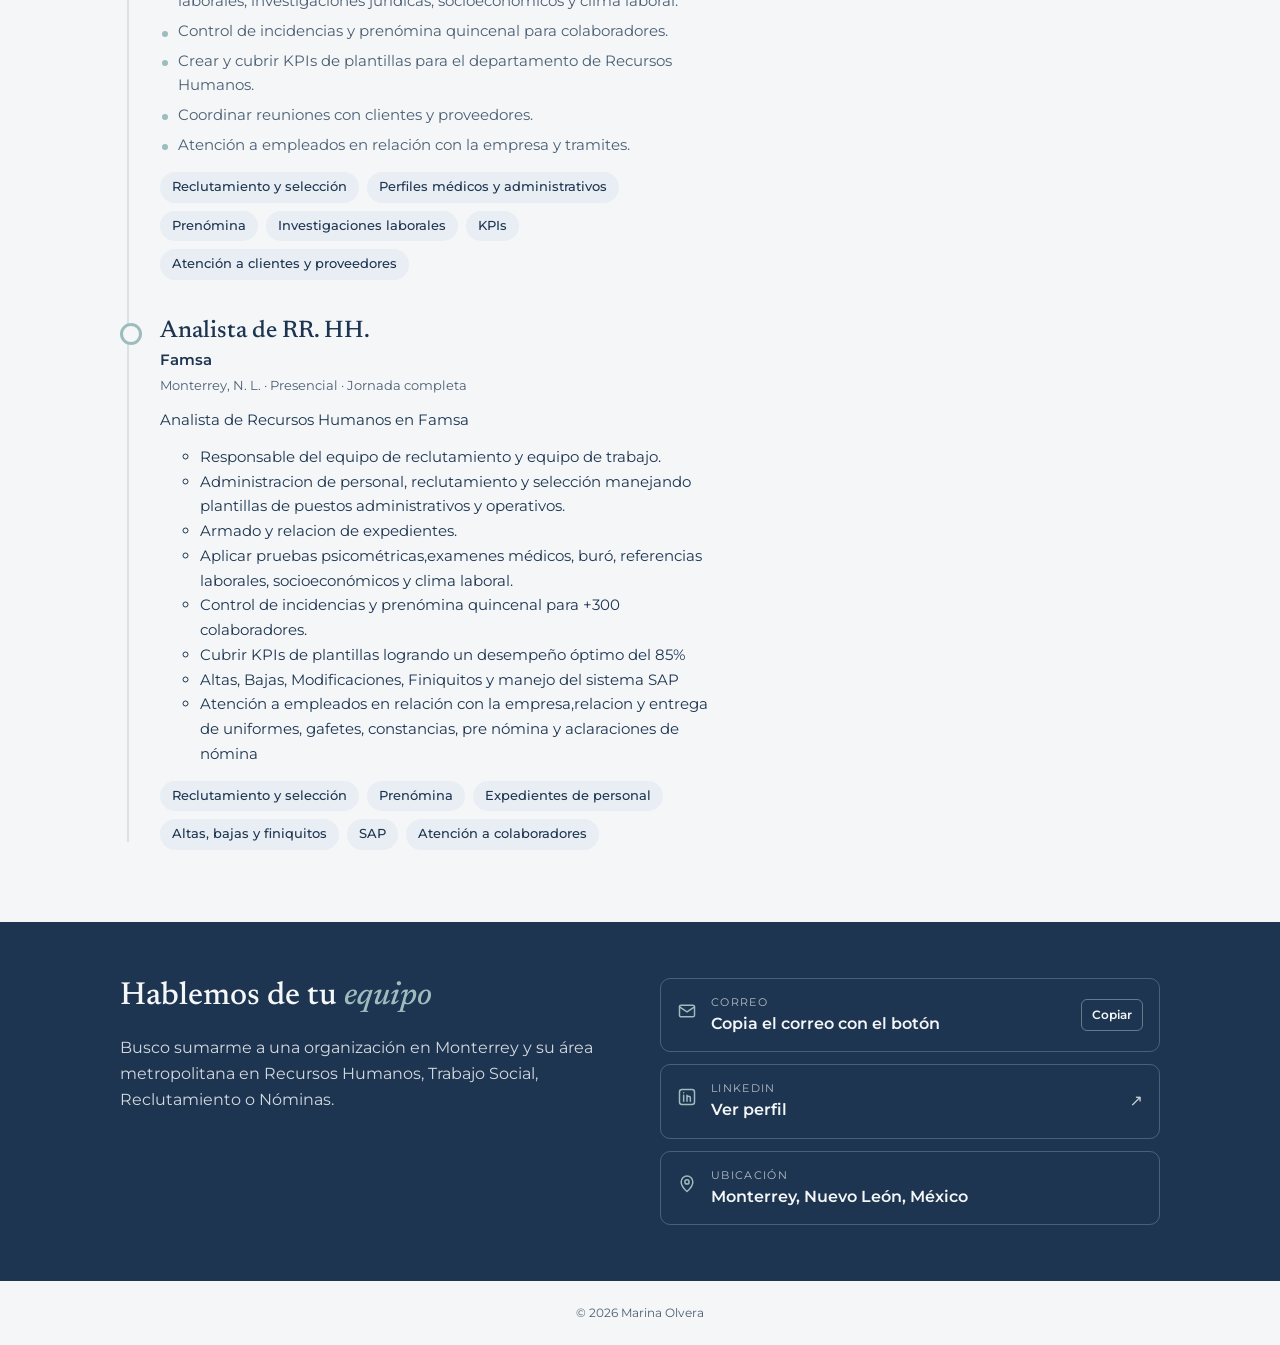
==== commit 5eae6399: "feat: update job descriptions and skills in index.html for clarity and detail" ====
--- a/index.html
+++ b/index.html
@@ -89,32 +89,32 @@
       <article class="area">
         <svg viewBox="0 0 40 40"><circle cx="20" cy="12" r="5"/><path d="M11 32v-3a9 9 0 0 1 18 0v3"/><circle cx="9" cy="16" r="3.2"/><path d="M3 30v-1.5a6 6 0 0 1 6.5-6"/><circle cx="31" cy="16" r="3.2"/><path d="M37 30v-1.5a6 6 0 0 0-6.5-6"/></svg>
         <h3>Recursos Humanos</h3>
-        <p>Gestión del capital humano y planificación estratégica del área, alineada a las necesidades de la operación.</p>
+        <p>Coordinación de equipos de reclutamiento y administración, con indicadores (KPIs) de cobertura de plantillas de hasta 96 %.</p>
       </article>
       <article class="area">
         <svg viewBox="0 0 40 40"><path d="M20 34s-13-7.6-13-17a7 7 0 0 1 13-3.6A7 7 0 0 1 33 17c0 9.4-13 17-13 17z"/><path d="M14 19h4l2-4 3 8 2-4h3"/></svg>
         <h3>Trabajo Social</h3>
-        <p>Acompañamiento a colaboradores, atención de casos y canalización a apoyos y servicios.</p>
+        <p>Estudios socioeconómicos, referencias y atención a colaboradores en sus trámites y necesidades con la empresa.</p>
       </article>
       <article class="area">
         <svg viewBox="0 0 40 40"><circle cx="17" cy="17" r="12"/><circle cx="17" cy="14" r="3.6"/><path d="M10.5 24.5a7.5 7.5 0 0 1 13 0"/><path d="M26 26l9 9"/></svg>
         <h3>Reclutamiento</h3>
-        <p>Atracción, entrevista y selección de personal, del perfil del puesto hasta la contratación.</p>
+        <p>Atracción, entrevista y selección para perfiles operativos, administrativos, médicos y de TI, con pruebas psicométricas e investigación de referencias.</p>
       </article>
       <article class="area">
         <svg viewBox="0 0 40 40"><path d="M9 4h15l8 8v24H9z"/><path d="M24 4v8h8"/><path d="M18.5 13.5c-1-1-4.5-1.2-4.5 1.2 0 2.6 5 1.6 5 4.4 0 2.4-3.6 2.3-5 1.2M16.5 11v2.2M16.5 21v2.3"/><path d="M14 28h12M14 32h8"/></svg>
         <h3>Prenómina</h3>
-        <p>Control de incidencias, asistencias y movimientos del personal para un cálculo de nómina sin errores.</p>
+        <p>Control de incidencias y prenómina quincenal para plantillas de más de 600 colaboradores.</p>
       </article>
       <article class="area">
         <svg viewBox="0 0 40 40"><path d="M5 11h11l3 3h16v19H5z"/><path d="M5 17h30"/><path d="M13 25h14M13 29h9"/></svg>
         <h3>Administración de Personal</h3>
-        <p>Altas, bajas y expedientes del personal, con documentación ordenada y al día.</p>
+        <p>Altas, bajas, modificaciones y finiquitos en SAP, con expedientes completos y al día.</p>
       </article>
       <article class="area">
         <svg viewBox="0 0 40 40"><path d="M20 35V20"/><path d="M20 22c0-8 6-13 14-13 0 8-6 13-14 13z"/><path d="M20 26c0-6-4.5-10-11-10 0 6 4.5 10 11 10z"/></svg>
         <h3>Bienestar e Inclusión</h3>
-        <p>Entornos laborales más humanos, inclusivos y sostenibles, donde las personas puedan desarrollarse.</p>
+        <p>Aplicación de encuestas de clima laboral y seguimiento para entornos de trabajo más sanos e inclusivos.</p>
       </article>
     </div>
   </section>
@@ -202,11 +202,11 @@
       <aside class="skills" aria-label="Aptitudes">
         <h2>Aptitudes</h2>
         <h3>Gestión de talento</h3>
-        <ul class="chips"><li>Contratación de personal</li><li>Reclutamiento y selección</li><li>Gestión del capital humano</li><li>Planificación estratégica de RR. HH.</li></ul>
+        <ul class="chips"><li>Contratación de personal</li><li>Reclutamiento y selección</li><li>Gestión del capital humano</li><li>Planificación estratégica de RR. HH.</li><li>Pruebas psicométricas</li><li>Investigación de referencias</li><li>Reclutamiento TI</li><li>Liderazgo de equipo</li><li>Indicadores (KPIs)</li></ul>
         <h3>Administración</h3>
-        <ul class="chips"><li>Gestión de personal</li><li>Administración de personal</li><li>Prenómina</li></ul>
+        <ul class="chips"><li>Gestión de personal</li><li>Administración de personal</li><li>Prenómina</li><li>Control de incidencias</li><li>Altas, bajas y finiquitos</li><li>Expedientes de personal</li><li>SAP</li></ul>
         <h3>Enfoque humano</h3>
-        <ul class="chips"><li>Trabajo Social</li><li>Bienestar laboral</li><li>Inclusión</li></ul>
+        <ul class="chips"><li>Trabajo Social</li><li>Bienestar laboral</li><li>Inclusión</li><li>Estudios socioeconómicos</li><li>Clima laboral</li><li>Atención a colaboradores</li></ul>
       </aside>
     </div>
   </section>
